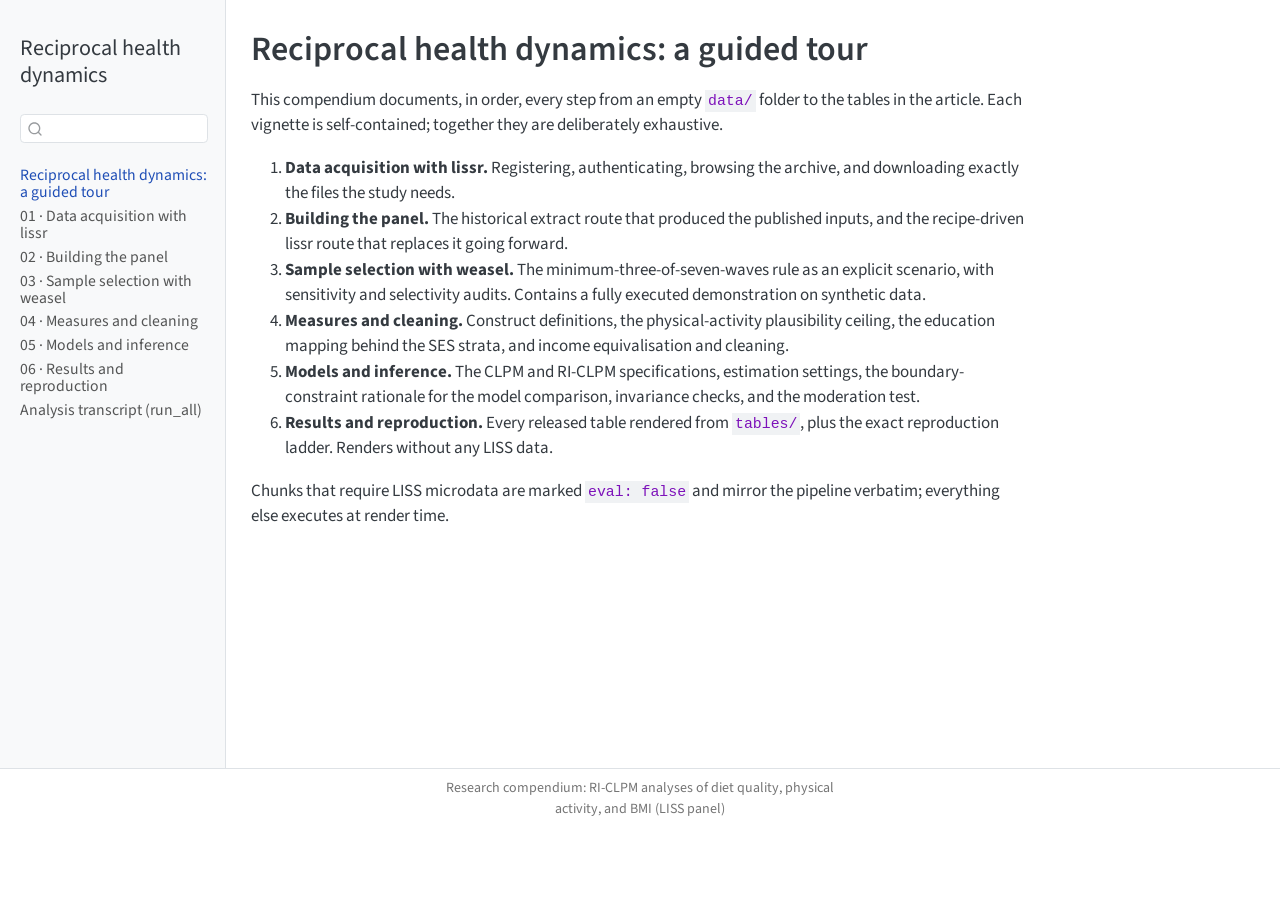
==== index.html @ ccc4ec5a "Built site for gh-pages" ====
<!DOCTYPE html>
<html xmlns="http://www.w3.org/1999/xhtml" lang="en" xml:lang="en"><head>

<meta charset="utf-8">
<meta name="generator" content="quarto-1.9.38">

<meta name="viewport" content="width=device-width, initial-scale=1.0, user-scalable=yes">


<title>Reciprocal health dynamics: a guided tour – Reciprocal health dynamics</title>
<style>
/* Default styles provided by pandoc.
** See https://pandoc.org/MANUAL.html#variables-for-html for config info.
*/
code{white-space: pre-wrap;}
span.smallcaps{font-variant: small-caps;}
div.columns{display: flex; gap: min(4vw, 1.5em);}
div.column{flex: auto; overflow-x: auto;}
div.hanging-indent{margin-left: 1.5em; text-indent: -1.5em;}
ul.task-list{list-style: none;}
ul.task-list li input[type="checkbox"] {
  width: 0.8em;
  margin: 0 0.8em 0.2em -1em; /* quarto-specific, see https://github.com/quarto-dev/quarto-cli/issues/4556 */ 
  vertical-align: middle;
}
</style>


<script src="site_libs/quarto-nav/quarto-nav.js"></script>
<script src="site_libs/quarto-nav/headroom.min.js"></script>
<script src="site_libs/clipboard/clipboard.min.js"></script>
<script src="site_libs/quarto-search/autocomplete.umd.js"></script>
<script src="site_libs/quarto-search/fuse.min.js"></script>
<script src="site_libs/quarto-search/quarto-search.js"></script>
<meta name="quarto:offset" content="./">
<script src="site_libs/quarto-html/quarto.js" type="module"></script>
<script src="site_libs/quarto-html/tabsets/tabsets.js" type="module"></script>
<script src="site_libs/quarto-html/popper.min.js"></script>
<script src="site_libs/quarto-html/tippy.umd.min.js"></script>
<script src="site_libs/quarto-html/anchor.min.js"></script>
<link href="site_libs/quarto-html/tippy.css" rel="stylesheet">
<link href="site_libs/quarto-html/quarto-syntax-highlighting-15634bcf2e68342d4ad2dfa704d543f6.css" rel="stylesheet" id="quarto-text-highlighting-styles">
<script src="site_libs/bootstrap/bootstrap.min.js"></script>
<link href="site_libs/bootstrap/bootstrap-icons.css" rel="stylesheet">
<link href="site_libs/bootstrap/bootstrap-6495a19aa3a96d24e06d370af9d69525.min.css" rel="stylesheet" append-hash="true" id="quarto-bootstrap" data-mode="light">
<script id="quarto-search-options" type="application/json">{
  "location": "sidebar",
  "copy-button": false,
  "collapse-after": 3,
  "panel-placement": "start",
  "type": "textbox",
  "limit": 50,
  "keyboard-shortcut": [
    "f",
    "/",
    "s"
  ],
  "show-item-context": false,
  "language": {
    "search-no-results-text": "No results",
    "search-matching-documents-text": "matching documents",
    "search-copy-link-title": "Copy link to search",
    "search-hide-matches-text": "Hide additional matches",
    "search-more-match-text": "more match in this document",
    "search-more-matches-text": "more matches in this document",
    "search-clear-button-title": "Clear",
    "search-text-placeholder": "",
    "search-detached-cancel-button-title": "Cancel",
    "search-submit-button-title": "Submit",
    "search-label": "Search"
  }
}</script>


</head>

<body class="nav-sidebar docked quarto-light">

<div id="quarto-search-results"></div>
  <header id="quarto-header" class="headroom fixed-top">
  <nav class="quarto-secondary-nav">
    <div class="container-fluid d-flex">
      <button type="button" class="quarto-btn-toggle btn" data-bs-toggle="collapse" role="button" data-bs-target=".quarto-sidebar-collapse-item" aria-controls="quarto-sidebar" aria-expanded="false" aria-label="Toggle sidebar navigation" onclick="if (window.quartoToggleHeadroom) { window.quartoToggleHeadroom(); }">
        <i class="bi bi-layout-text-sidebar-reverse"></i>
      </button>
        <nav class="quarto-page-breadcrumbs" aria-label="breadcrumb"><ol class="breadcrumb"><li class="breadcrumb-item"><a href="./index.html">Reciprocal health dynamics: a guided tour</a></li></ol></nav>
        <a class="flex-grow-1" role="navigation" data-bs-toggle="collapse" data-bs-target=".quarto-sidebar-collapse-item" aria-controls="quarto-sidebar" aria-expanded="false" aria-label="Toggle sidebar navigation" onclick="if (window.quartoToggleHeadroom) { window.quartoToggleHeadroom(); }">      
        </a>
      <button type="button" class="btn quarto-search-button" aria-label="Search" onclick="window.quartoOpenSearch();">
        <i class="bi bi-search"></i>
      </button>
    </div>
  </nav>
</header>
<!-- content -->
<div id="quarto-content" class="quarto-container page-columns page-rows-contents page-layout-article">
<!-- sidebar -->
  <nav id="quarto-sidebar" class="sidebar collapse collapse-horizontal quarto-sidebar-collapse-item sidebar-navigation docked overflow-auto">
    <div class="pt-lg-2 mt-2 text-left sidebar-header">
    <div class="sidebar-title mb-0 py-0">
      <a href="./">Reciprocal health dynamics</a> 
    </div>
      </div>
        <div class="mt-2 flex-shrink-0 align-items-center">
        <div class="sidebar-search">
        <div id="quarto-search" class="" title="Search"></div>
        </div>
        </div>
    <div class="sidebar-menu-container"> 
    <ul class="list-unstyled mt-1">
        <li class="sidebar-item">
  <div class="sidebar-item-container"> 
  <a href="./index.html" class="sidebar-item-text sidebar-link active">
 <span class="menu-text">Reciprocal health dynamics: a guided tour</span></a>
  </div>
</li>
        <li class="sidebar-item">
  <div class="sidebar-item-container"> 
  <a href="./01-data-acquisition-with-lissr.html" class="sidebar-item-text sidebar-link">
 <span class="menu-text">01 · Data acquisition with lissr</span></a>
  </div>
</li>
        <li class="sidebar-item">
  <div class="sidebar-item-container"> 
  <a href="./02-building-the-panel.html" class="sidebar-item-text sidebar-link">
 <span class="menu-text">02 · Building the panel</span></a>
  </div>
</li>
        <li class="sidebar-item">
  <div class="sidebar-item-container"> 
  <a href="./03-sample-selection-with-weasel.html" class="sidebar-item-text sidebar-link">
 <span class="menu-text">03 · Sample selection with weasel</span></a>
  </div>
</li>
        <li class="sidebar-item">
  <div class="sidebar-item-container"> 
  <a href="./04-measures-and-cleaning.html" class="sidebar-item-text sidebar-link">
 <span class="menu-text">04 · Measures and cleaning</span></a>
  </div>
</li>
        <li class="sidebar-item">
  <div class="sidebar-item-container"> 
  <a href="./05-models-and-inference.html" class="sidebar-item-text sidebar-link">
 <span class="menu-text">05 · Models and inference</span></a>
  </div>
</li>
        <li class="sidebar-item">
  <div class="sidebar-item-container"> 
  <a href="./06-results-and-reproduction.html" class="sidebar-item-text sidebar-link">
 <span class="menu-text">06 · Results and reproduction</span></a>
  </div>
</li>
        <li class="sidebar-item">
  <div class="sidebar-item-container"> 
  <a href="./run_all.html" class="sidebar-item-text sidebar-link">
 <span class="menu-text">Analysis transcript (run_all)</span></a>
  </div>
</li>
    </ul>
    </div>
</nav>
<div id="quarto-sidebar-glass" class="quarto-sidebar-collapse-item" data-bs-toggle="collapse" data-bs-target=".quarto-sidebar-collapse-item"></div>
<!-- margin-sidebar -->
    <div id="quarto-margin-sidebar" class="sidebar margin-sidebar zindex-bottom">
        
    </div>
<!-- main -->
<main class="content" id="quarto-document-content">

<header id="title-block-header" class="quarto-title-block default">
<div class="quarto-title">
<h1 class="title">Reciprocal health dynamics: a guided tour</h1>
</div>



<div class="quarto-title-meta">

    
  
    
  </div>
  


</header>


<p>This compendium documents, in order, every step from an empty <code>data/</code> folder to the tables in the article. Each vignette is self-contained; together they are deliberately exhaustive.</p>
<ol type="1">
<li><strong>Data acquisition with lissr.</strong> Registering, authenticating, browsing the archive, and downloading exactly the files the study needs.</li>
<li><strong>Building the panel.</strong> The historical extract route that produced the published inputs, and the recipe-driven lissr route that replaces it going forward.</li>
<li><strong>Sample selection with weasel.</strong> The minimum-three-of-seven-waves rule as an explicit scenario, with sensitivity and selectivity audits. Contains a fully executed demonstration on synthetic data.</li>
<li><strong>Measures and cleaning.</strong> Construct definitions, the physical-activity plausibility ceiling, the education mapping behind the SES strata, and income equivalisation and cleaning.</li>
<li><strong>Models and inference.</strong> The CLPM and RI-CLPM specifications, estimation settings, the boundary-constraint rationale for the model comparison, invariance checks, and the moderation test.</li>
<li><strong>Results and reproduction.</strong> Every released table rendered from <code>tables/</code>, plus the exact reproduction ladder. Renders without any LISS data.</li>
</ol>
<p>Chunks that require LISS microdata are marked <code>eval: false</code> and mirror the pipeline verbatim; everything else executes at render time.</p>



</main> <!-- /main -->
<script id="quarto-html-after-body" type="application/javascript">
  window.document.addEventListener("DOMContentLoaded", function (event) {
    const icon = "";
    const anchorJS = new window.AnchorJS();
    anchorJS.options = {
      placement: 'right',
      icon: icon
    };
    anchorJS.add('.anchored');
    const isCodeAnnotation = (el) => {
      for (const clz of el.classList) {
        if (clz.startsWith('code-annotation-')) {                     
          return true;
        }
      }
      return false;
    }
    const onCopySuccess = function(e) {
      // button target
      const button = e.trigger;
      // don't keep focus
      button.blur();
      // flash "checked"
      button.classList.add('code-copy-button-checked');
      var currentTitle = button.getAttribute("title");
      button.setAttribute("title", "Copied!");
      let tooltip;
      if (window.bootstrap) {
        button.setAttribute("data-bs-toggle", "tooltip");
        button.setAttribute("data-bs-placement", "left");
        button.setAttribute("data-bs-title", "Copied!");
        tooltip = new bootstrap.Tooltip(button, 
          { trigger: "manual", 
            customClass: "code-copy-button-tooltip",
            offset: [0, -8]});
        tooltip.show();    
      }
      setTimeout(function() {
        if (tooltip) {
          tooltip.hide();
          button.removeAttribute("data-bs-title");
          button.removeAttribute("data-bs-toggle");
          button.removeAttribute("data-bs-placement");
        }
        button.setAttribute("title", currentTitle);
        button.classList.remove('code-copy-button-checked');
      }, 1000);
      // clear code selection
      e.clearSelection();
    }
    const getTextToCopy = function(trigger) {
      const outerScaffold = trigger.parentElement.cloneNode(true);
      const codeEl = outerScaffold.querySelector('code');
      for (const childEl of codeEl.children) {
        if (isCodeAnnotation(childEl)) {
          childEl.remove();
        }
      }
      return codeEl.innerText;
    }
    const clipboard = new window.ClipboardJS('.code-copy-button:not([data-in-quarto-modal])', {
      text: getTextToCopy
    });
    clipboard.on('success', onCopySuccess);
    if (window.document.getElementById('quarto-embedded-source-code-modal')) {
      const clipboardModal = new window.ClipboardJS('.code-copy-button[data-in-quarto-modal]', {
        text: getTextToCopy,
        container: window.document.getElementById('quarto-embedded-source-code-modal')
      });
      clipboardModal.on('success', onCopySuccess);
    }
      var localhostRegex = new RegExp(/^(?:http|https):\/\/localhost\:?[0-9]*\//);
      var mailtoRegex = new RegExp(/^mailto:/);
        var filterRegex = new RegExp("https:\/\/siardv\.github\.io\/diet-activity-bmi-riclpm\/");
      var isInternal = (href) => {
          return filterRegex.test(href) || localhostRegex.test(href) || mailtoRegex.test(href);
      }
      // Inspect non-navigation links and adorn them if external
     var links = window.document.querySelectorAll('a[href]:not(.nav-link):not(.navbar-brand):not(.toc-action):not(.sidebar-link):not(.sidebar-item-toggle):not(.pagination-link):not(.no-external):not([aria-hidden]):not(.dropdown-item):not(.quarto-navigation-tool):not(.about-link)');
      for (var i=0; i<links.length; i++) {
        const link = links[i];
        if (!isInternal(link.href)) {
          // undo the damage that might have been done by quarto-nav.js in the case of
          // links that we want to consider external
          if (link.dataset.originalHref !== undefined) {
            link.href = link.dataset.originalHref;
          }
        }
      }
    function tippyHover(el, contentFn, onTriggerFn, onUntriggerFn) {
      const config = {
        allowHTML: true,
        maxWidth: 500,
        delay: 100,
        arrow: false,
        appendTo: function(el) {
            return el.parentElement;
        },
        interactive: true,
        interactiveBorder: 10,
        theme: 'quarto',
        placement: 'bottom-start',
      };
      if (contentFn) {
        config.content = contentFn;
      }
      if (onTriggerFn) {
        config.onTrigger = onTriggerFn;
      }
      if (onUntriggerFn) {
        config.onUntrigger = onUntriggerFn;
      }
      window.tippy(el, config); 
    }
    const noterefs = window.document.querySelectorAll('a[role="doc-noteref"]');
    for (var i=0; i<noterefs.length; i++) {
      const ref = noterefs[i];
      tippyHover(ref, function() {
        // use id or data attribute instead here
        let href = ref.getAttribute('data-footnote-href') || ref.getAttribute('href');
        try { href = new URL(href).hash; } catch {}
        const id = href.replace(/^#\/?/, "");
        const note = window.document.getElementById(id);
        if (note) {
          return note.innerHTML;
        } else {
          return "";
        }
      });
    }
    const xrefs = window.document.querySelectorAll('a.quarto-xref');
    const processXRef = (id, note) => {
      // Strip column container classes
      const stripColumnClz = (el) => {
        el.classList.remove("page-full", "page-columns");
        if (el.children) {
          for (const child of el.children) {
            stripColumnClz(child);
          }
        }
      }
      stripColumnClz(note)
      if (id === null || id.startsWith('sec-')) {
        // Special case sections, only their first couple elements
        const container = document.createElement("div");
        if (note.children && note.children.length > 2) {
          container.appendChild(note.children[0].cloneNode(true));
          for (let i = 1; i < note.children.length; i++) {
            const child = note.children[i];
            if (child.tagName === "P" && child.innerText === "") {
              continue;
            } else {
              container.appendChild(child.cloneNode(true));
              break;
            }
          }
          if (window.Quarto?.typesetMath) {
            window.Quarto.typesetMath(container);
          }
          return container.innerHTML
        } else {
          if (window.Quarto?.typesetMath) {
            window.Quarto.typesetMath(note);
          }
          return note.innerHTML;
        }
      } else {
        // Remove any anchor links if they are present
        const anchorLink = note.querySelector('a.anchorjs-link');
        if (anchorLink) {
          anchorLink.remove();
        }
        if (window.Quarto?.typesetMath) {
          window.Quarto.typesetMath(note);
        }
        if (note.classList.contains("callout")) {
          return note.outerHTML;
        } else {
          return note.innerHTML;
        }
      }
    }
    for (var i=0; i<xrefs.length; i++) {
      const xref = xrefs[i];
      tippyHover(xref, undefined, function(instance) {
        instance.disable();
        let url = xref.getAttribute('href');
        let hash = undefined; 
        if (url.startsWith('#')) {
          hash = url;
        } else {
          try { hash = new URL(url).hash; } catch {}
        }
        if (hash) {
          const id = hash.replace(/^#\/?/, "");
          const note = window.document.getElementById(id);
          if (note !== null) {
            try {
              const html = processXRef(id, note.cloneNode(true));
              instance.setContent(html);
            } finally {
              instance.enable();
              instance.show();
            }
          } else {
            // See if we can fetch this
            fetch(url.split('#')[0])
            .then(res => res.text())
            .then(html => {
              const parser = new DOMParser();
              const htmlDoc = parser.parseFromString(html, "text/html");
              const note = htmlDoc.getElementById(id);
              if (note !== null) {
                const html = processXRef(id, note);
                instance.setContent(html);
              } 
            }).finally(() => {
              instance.enable();
              instance.show();
            });
          }
        } else {
          // See if we can fetch a full url (with no hash to target)
          // This is a special case and we should probably do some content thinning / targeting
          fetch(url)
          .then(res => res.text())
          .then(html => {
            const parser = new DOMParser();
            const htmlDoc = parser.parseFromString(html, "text/html");
            const note = htmlDoc.querySelector('main.content');
            if (note !== null) {
              // This should only happen for chapter cross references
              // (since there is no id in the URL)
              // remove the first header
              if (note.children.length > 0 && note.children[0].tagName === "HEADER") {
                note.children[0].remove();
              }
              const html = processXRef(null, note);
              instance.setContent(html);
            } 
          }).finally(() => {
            instance.enable();
            instance.show();
          });
        }
      }, function(instance) {
      });
    }
        let selectedAnnoteEl;
        const selectorForAnnotation = ( cell, annotation) => {
          let cellAttr = 'data-code-cell="' + cell + '"';
          let lineAttr = 'data-code-annotation="' +  annotation + '"';
          const selector = 'span[' + cellAttr + '][' + lineAttr + ']';
          return selector;
        }
        const selectCodeLines = (annoteEl) => {
          const doc = window.document;
          const targetCell = annoteEl.getAttribute("data-target-cell");
          const targetAnnotation = annoteEl.getAttribute("data-target-annotation");
          const annoteSpan = window.document.querySelector(selectorForAnnotation(targetCell, targetAnnotation));
          const lines = annoteSpan.getAttribute("data-code-lines").split(",");
          const lineIds = lines.map((line) => {
            return targetCell + "-" + line;
          })
          let top = null;
          let height = null;
          let parent = null;
          if (lineIds.length > 0) {
              //compute the position of the single el (top and bottom and make a div)
              const el = window.document.getElementById(lineIds[0]);
              top = el.offsetTop;
              height = el.offsetHeight;
              parent = el.parentElement.parentElement;
            if (lineIds.length > 1) {
              const lastEl = window.document.getElementById(lineIds[lineIds.length - 1]);
              const bottom = lastEl.offsetTop + lastEl.offsetHeight;
              height = bottom - top;
            }
            if (top !== null && height !== null && parent !== null) {
              // cook up a div (if necessary) and position it 
              let div = window.document.getElementById("code-annotation-line-highlight");
              if (div === null) {
                div = window.document.createElement("div");
                div.setAttribute("id", "code-annotation-line-highlight");
                div.style.position = 'absolute';
                parent.appendChild(div);
              }
              div.style.top = top - 2 + "px";
              div.style.height = height + 4 + "px";
              div.style.left = 0;
              let gutterDiv = window.document.getElementById("code-annotation-line-highlight-gutter");
              if (gutterDiv === null) {
                gutterDiv = window.document.createElement("div");
                gutterDiv.setAttribute("id", "code-annotation-line-highlight-gutter");
                gutterDiv.style.position = 'absolute';
                const codeCell = window.document.getElementById(targetCell);
                const gutter = codeCell.querySelector('.code-annotation-gutter');
                gutter.appendChild(gutterDiv);
              }
              gutterDiv.style.top = top - 2 + "px";
              gutterDiv.style.height = height + 4 + "px";
            }
            selectedAnnoteEl = annoteEl;
          }
        };
        const unselectCodeLines = () => {
          const elementsIds = ["code-annotation-line-highlight", "code-annotation-line-highlight-gutter"];
          elementsIds.forEach((elId) => {
            const div = window.document.getElementById(elId);
            if (div) {
              div.remove();
            }
          });
          selectedAnnoteEl = undefined;
        };
          // Handle positioning of the toggle
      window.addEventListener(
        "resize",
        throttle(() => {
          elRect = undefined;
          if (selectedAnnoteEl) {
            selectCodeLines(selectedAnnoteEl);
          }
        }, 10)
      );
      function throttle(fn, ms) {
      let throttle = false;
      let timer;
        return (...args) => {
          if(!throttle) { // first call gets through
              fn.apply(this, args);
              throttle = true;
          } else { // all the others get throttled
              if(timer) clearTimeout(timer); // cancel #2
              timer = setTimeout(() => {
                fn.apply(this, args);
                timer = throttle = false;
              }, ms);
          }
        };
      }
        // Attach click handler to the DT
        const annoteDls = window.document.querySelectorAll('dt[data-target-cell]');
        for (const annoteDlNode of annoteDls) {
          annoteDlNode.addEventListener('click', (event) => {
            const clickedEl = event.target;
            if (clickedEl !== selectedAnnoteEl) {
              unselectCodeLines();
              const activeEl = window.document.querySelector('dt[data-target-cell].code-annotation-active');
              if (activeEl) {
                activeEl.classList.remove('code-annotation-active');
              }
              selectCodeLines(clickedEl);
              clickedEl.classList.add('code-annotation-active');
            } else {
              // Unselect the line
              unselectCodeLines();
              clickedEl.classList.remove('code-annotation-active');
            }
          });
        }
    const findCites = (el) => {
      const parentEl = el.parentElement;
      if (parentEl) {
        const cites = parentEl.dataset.cites;
        if (cites) {
          return {
            el,
            cites: cites.split(' ')
          };
        } else {
          return findCites(el.parentElement)
        }
      } else {
        return undefined;
      }
    };
    var bibliorefs = window.document.querySelectorAll('a[role="doc-biblioref"]');
    for (var i=0; i<bibliorefs.length; i++) {
      const ref = bibliorefs[i];
      const citeInfo = findCites(ref);
      if (citeInfo) {
        tippyHover(citeInfo.el, function() {
          var popup = window.document.createElement('div');
          citeInfo.cites.forEach(function(cite) {
            var citeDiv = window.document.createElement('div');
            citeDiv.classList.add('hanging-indent');
            citeDiv.classList.add('csl-entry');
            var biblioDiv = window.document.getElementById('ref-' + cite);
            if (biblioDiv) {
              citeDiv.innerHTML = biblioDiv.innerHTML;
            }
            popup.appendChild(citeDiv);
          });
          return popup.innerHTML;
        });
      }
    }
  });
  </script>
</div> <!-- /content -->
<footer class="footer">
  <div class="nav-footer">
    <div class="nav-footer-left">
      &nbsp;
    </div>   
    <div class="nav-footer-center">
<p>Research compendium: RI-CLPM analyses of diet quality, physical activity, and BMI (LISS panel)</p>
</div>
    <div class="nav-footer-right">
      &nbsp;
    </div>
  </div>
</footer>




</body></html>
---- site_libs/quarto-html/tippy.css ----
.tippy-box[data-animation=fade][data-state=hidden]{opacity:0}[data-tippy-root]{max-width:calc(100vw - 10px)}.tippy-box{position:relative;background-color:#333;color:#fff;border-radius:4px;font-size:14px;line-height:1.4;white-space:normal;outline:0;transition-property:transform,visibility,opacity}.tippy-box[data-placement^=top]>.tippy-arrow{bottom:0}.tippy-box[data-placement^=top]>.tippy-arrow:before{bottom:-7px;left:0;border-width:8px 8px 0;border-top-color:initial;transform-origin:center top}.tippy-box[data-placement^=bottom]>.tippy-arrow{top:0}.tippy-box[data-placement^=bottom]>.tippy-arrow:before{top:-7px;left:0;border-width:0 8px 8px;border-bottom-color:initial;transform-origin:center bottom}.tippy-box[data-placement^=left]>.tippy-arrow{right:0}.tippy-box[data-placement^=left]>.tippy-arrow:before{border-width:8px 0 8px 8px;border-left-color:initial;right:-7px;transform-origin:center left}.tippy-box[data-placement^=right]>.tippy-arrow{left:0}.tippy-box[data-placement^=right]>.tippy-arrow:before{left:-7px;border-width:8px 8px 8px 0;border-right-color:initial;transform-origin:center right}.tippy-box[data-inertia][data-state=visible]{transition-timing-function:cubic-bezier(.54,1.5,.38,1.11)}.tippy-arrow{width:16px;height:16px;color:#333}.tippy-arrow:before{content:"";position:absolute;border-color:transparent;border-style:solid}.tippy-content{position:relative;padding:5px 9px;z-index:1}
---- site_libs/quarto-html/quarto-syntax-highlighting-15634bcf2e68342d4ad2dfa704d543f6.css ----
/* quarto syntax highlight colors */
:root {
  --quarto-hl-ot-color: #003B4F;
  --quarto-hl-at-color: #657422;
  --quarto-hl-ss-color: #20794D;
  --quarto-hl-an-color: #5E5E5E;
  --quarto-hl-fu-color: #4758AB;
  --quarto-hl-st-color: #20794D;
  --quarto-hl-cf-color: #003B4F;
  --quarto-hl-op-color: #5E5E5E;
  --quarto-hl-er-color: #AD0000;
  --quarto-hl-bn-color: #AD0000;
  --quarto-hl-al-color: #AD0000;
  --quarto-hl-va-color: #111111;
  --quarto-hl-bu-color: inherit;
  --quarto-hl-ex-color: inherit;
  --quarto-hl-pp-color: #AD0000;
  --quarto-hl-in-color: #5E5E5E;
  --quarto-hl-vs-color: #20794D;
  --quarto-hl-wa-color: #5E5E5E;
  --quarto-hl-do-color: #5E5E5E;
  --quarto-hl-im-color: #00769E;
  --quarto-hl-ch-color: #20794D;
  --quarto-hl-dt-color: #AD0000;
  --quarto-hl-fl-color: #AD0000;
  --quarto-hl-co-color: #5E5E5E;
  --quarto-hl-cv-color: #5E5E5E;
  --quarto-hl-cn-color: #8f5902;
  --quarto-hl-sc-color: #5E5E5E;
  --quarto-hl-dv-color: #AD0000;
  --quarto-hl-kw-color: #003B4F;
}

/* other quarto variables */
:root {
  --quarto-font-monospace: SFMono-Regular, Menlo, Monaco, Consolas, "Liberation Mono", "Courier New", monospace;
}

/* syntax highlight based on Pandoc's rules */
pre > code.sourceCode > span {
  color: #003B4F;
}

code.sourceCode > span {
  color: #003B4F;
}

div.sourceCode,
div.sourceCode pre.sourceCode {
  color: #003B4F;
}

/* Normal */
code span {
  color: #003B4F;
}

/* Alert */
code span.al {
  color: #AD0000;
  font-style: inherit;
}

/* Annotation */
code span.an {
  color: #5E5E5E;
  font-style: inherit;
}

/* Attribute */
code span.at {
  color: #657422;
  font-style: inherit;
}

/* BaseN */
code span.bn {
  color: #AD0000;
  font-style: inherit;
}

/* BuiltIn */
code span.bu {
  font-style: inherit;
}

/* ControlFlow */
code span.cf {
  color: #003B4F;
  font-weight: bold;
  font-style: inherit;
}

/* Char */
code span.ch {
  color: #20794D;
  font-style: inherit;
}

/* Constant */
code span.cn {
  color: #8f5902;
  font-style: inherit;
}

/* Comment */
code span.co {
  color: #5E5E5E;
  font-style: inherit;
}

/* CommentVar */
code span.cv {
  color: #5E5E5E;
  font-style: italic;
}

/* Documentation */
code span.do {
  color: #5E5E5E;
  font-style: italic;
}

/* DataType */
code span.dt {
  color: #AD0000;
  font-style: inherit;
}

/* DecVal */
code span.dv {
  color: #AD0000;
  font-style: inherit;
}

/* Error */
code span.er {
  color: #AD0000;
  font-style: inherit;
}

/* Extension */
code span.ex {
  font-style: inherit;
}

/* Float */
code span.fl {
  color: #AD0000;
  font-style: inherit;
}

/* Function */
code span.fu {
  color: #4758AB;
  font-style: inherit;
}

/* Import */
code span.im {
  color: #00769E;
  font-style: inherit;
}

/* Information */
code span.in {
  color: #5E5E5E;
  font-style: inherit;
}

/* Keyword */
code span.kw {
  color: #003B4F;
  font-weight: bold;
  font-style: inherit;
}

/* Operator */
code span.op {
  color: #5E5E5E;
  font-style: inherit;
}

/* Other */
code span.ot {
  color: #003B4F;
  font-style: inherit;
}

/* Preprocessor */
code span.pp {
  color: #AD0000;
  font-style: inherit;
}

/* SpecialChar */
code span.sc {
  color: #5E5E5E;
  font-style: inherit;
}

/* SpecialString */
code span.ss {
  color: #20794D;
  font-style: inherit;
}

/* String */
code span.st {
  color: #20794D;
  font-style: inherit;
}

/* Variable */
code span.va {
  color: #111111;
  font-style: inherit;
}

/* VerbatimString */
code span.vs {
  color: #20794D;
  font-style: inherit;
}

/* Warning */
code span.wa {
  color: #5E5E5E;
  font-style: italic;
}

.prevent-inlining {
  content: "</";
}

/*# sourceMappingURL=f23921c56f73e400b49028c9186a1aa0.css.map */
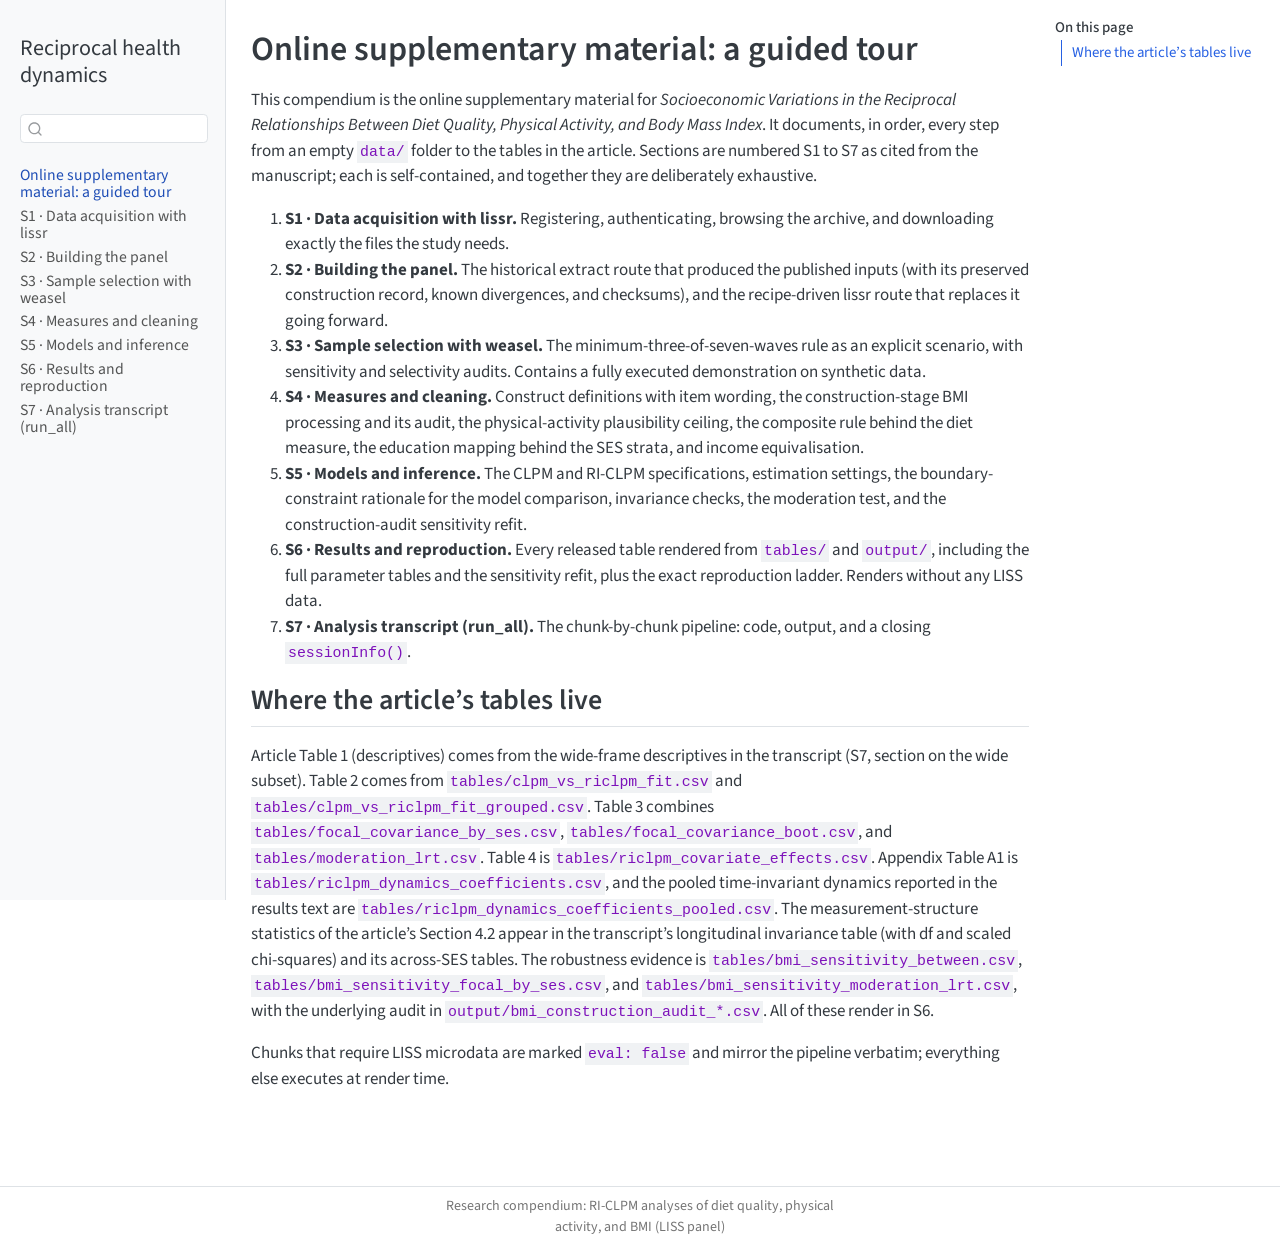
==== commit 9827e1ac: "Rebuild site 2026-07-11" ====
--- a/index.html
+++ b/index.html
@@ -7,7 +7,7 @@
 <meta name="viewport" content="width=device-width, initial-scale=1.0, user-scalable=yes">
 
 
-<title>Reciprocal health dynamics: a guided tour – Reciprocal health dynamics</title>
+<title>Online supplementary material: a guided tour – Reciprocal health dynamics</title>
 <style>
 /* Default styles provided by pandoc.
 ** See https://pandoc.org/MANUAL.html#variables-for-html for config info.
@@ -83,7 +83,7 @@
       <button type="button" class="quarto-btn-toggle btn" data-bs-toggle="collapse" role="button" data-bs-target=".quarto-sidebar-collapse-item" aria-controls="quarto-sidebar" aria-expanded="false" aria-label="Toggle sidebar navigation" onclick="if (window.quartoToggleHeadroom) { window.quartoToggleHeadroom(); }">
         <i class="bi bi-layout-text-sidebar-reverse"></i>
       </button>
-        <nav class="quarto-page-breadcrumbs" aria-label="breadcrumb"><ol class="breadcrumb"><li class="breadcrumb-item"><a href="./index.html">Reciprocal health dynamics: a guided tour</a></li></ol></nav>
+        <nav class="quarto-page-breadcrumbs" aria-label="breadcrumb"><ol class="breadcrumb"><li class="breadcrumb-item"><a href="./index.html">Online supplementary material: a guided tour</a></li></ol></nav>
         <a class="flex-grow-1" role="navigation" data-bs-toggle="collapse" data-bs-target=".quarto-sidebar-collapse-item" aria-controls="quarto-sidebar" aria-expanded="false" aria-label="Toggle sidebar navigation" onclick="if (window.quartoToggleHeadroom) { window.quartoToggleHeadroom(); }">      
         </a>
       <button type="button" class="btn quarto-search-button" aria-label="Search" onclick="window.quartoOpenSearch();">
@@ -111,49 +111,49 @@
         <li class="sidebar-item">
   <div class="sidebar-item-container"> 
   <a href="./index.html" class="sidebar-item-text sidebar-link active">
- <span class="menu-text">Reciprocal health dynamics: a guided tour</span></a>
+ <span class="menu-text">Online supplementary material: a guided tour</span></a>
   </div>
 </li>
         <li class="sidebar-item">
   <div class="sidebar-item-container"> 
   <a href="./01-data-acquisition-with-lissr.html" class="sidebar-item-text sidebar-link">
- <span class="menu-text">01 · Data acquisition with lissr</span></a>
+ <span class="menu-text">S1 · Data acquisition with lissr</span></a>
   </div>
 </li>
         <li class="sidebar-item">
   <div class="sidebar-item-container"> 
   <a href="./02-building-the-panel.html" class="sidebar-item-text sidebar-link">
- <span class="menu-text">02 · Building the panel</span></a>
+ <span class="menu-text">S2 · Building the panel</span></a>
   </div>
 </li>
         <li class="sidebar-item">
   <div class="sidebar-item-container"> 
   <a href="./03-sample-selection-with-weasel.html" class="sidebar-item-text sidebar-link">
- <span class="menu-text">03 · Sample selection with weasel</span></a>
+ <span class="menu-text">S3 · Sample selection with weasel</span></a>
   </div>
 </li>
         <li class="sidebar-item">
   <div class="sidebar-item-container"> 
   <a href="./04-measures-and-cleaning.html" class="sidebar-item-text sidebar-link">
- <span class="menu-text">04 · Measures and cleaning</span></a>
+ <span class="menu-text">S4 · Measures and cleaning</span></a>
   </div>
 </li>
         <li class="sidebar-item">
   <div class="sidebar-item-container"> 
   <a href="./05-models-and-inference.html" class="sidebar-item-text sidebar-link">
- <span class="menu-text">05 · Models and inference</span></a>
+ <span class="menu-text">S5 · Models and inference</span></a>
   </div>
 </li>
         <li class="sidebar-item">
   <div class="sidebar-item-container"> 
   <a href="./06-results-and-reproduction.html" class="sidebar-item-text sidebar-link">
- <span class="menu-text">06 · Results and reproduction</span></a>
+ <span class="menu-text">S6 · Results and reproduction</span></a>
   </div>
 </li>
         <li class="sidebar-item">
   <div class="sidebar-item-container"> 
   <a href="./run_all.html" class="sidebar-item-text sidebar-link">
- <span class="menu-text">Analysis transcript (run_all)</span></a>
+ <span class="menu-text">S7 · Analysis transcript (run_all)</span></a>
   </div>
 </li>
     </ul>
@@ -161,15 +161,21 @@
 </nav>
 <div id="quarto-sidebar-glass" class="quarto-sidebar-collapse-item" data-bs-toggle="collapse" data-bs-target=".quarto-sidebar-collapse-item"></div>
 <!-- margin-sidebar -->
-    <div id="quarto-margin-sidebar" class="sidebar margin-sidebar zindex-bottom">
-        
+    <div id="quarto-margin-sidebar" class="sidebar margin-sidebar">
+        <nav id="TOC" role="doc-toc" class="toc-active">
+    <h2 id="toc-title">On this page</h2>
+   
+  <ul>
+  <li><a href="#where-the-articles-tables-live" id="toc-where-the-articles-tables-live" class="nav-link active" data-scroll-target="#where-the-articles-tables-live">Where the article’s tables live</a></li>
+  </ul>
+</nav>
     </div>
 <!-- main -->
 <main class="content" id="quarto-document-content">
 
 <header id="title-block-header" class="quarto-title-block default">
 <div class="quarto-title">
-<h1 class="title">Reciprocal health dynamics: a guided tour</h1>
+<h1 class="title">Online supplementary material: a guided tour</h1>
 </div>
 
 
@@ -186,18 +192,23 @@
 </header>
 
 
-<p>This compendium documents, in order, every step from an empty <code>data/</code> folder to the tables in the article. Each vignette is self-contained; together they are deliberately exhaustive.</p>
+<p>This compendium is the online supplementary material for <em>Socioeconomic Variations in the Reciprocal Relationships Between Diet Quality, Physical Activity, and Body Mass Index</em>. It documents, in order, every step from an empty <code>data/</code> folder to the tables in the article. Sections are numbered S1 to S7 as cited from the manuscript; each is self-contained, and together they are deliberately exhaustive.</p>
 <ol type="1">
-<li><strong>Data acquisition with lissr.</strong> Registering, authenticating, browsing the archive, and downloading exactly the files the study needs.</li>
-<li><strong>Building the panel.</strong> The historical extract route that produced the published inputs, and the recipe-driven lissr route that replaces it going forward.</li>
-<li><strong>Sample selection with weasel.</strong> The minimum-three-of-seven-waves rule as an explicit scenario, with sensitivity and selectivity audits. Contains a fully executed demonstration on synthetic data.</li>
-<li><strong>Measures and cleaning.</strong> Construct definitions, the physical-activity plausibility ceiling, the education mapping behind the SES strata, and income equivalisation and cleaning.</li>
-<li><strong>Models and inference.</strong> The CLPM and RI-CLPM specifications, estimation settings, the boundary-constraint rationale for the model comparison, invariance checks, and the moderation test.</li>
-<li><strong>Results and reproduction.</strong> Every released table rendered from <code>tables/</code>, plus the exact reproduction ladder. Renders without any LISS data.</li>
+<li><strong>S1 · Data acquisition with lissr.</strong> Registering, authenticating, browsing the archive, and downloading exactly the files the study needs.</li>
+<li><strong>S2 · Building the panel.</strong> The historical extract route that produced the published inputs (with its preserved construction record, known divergences, and checksums), and the recipe-driven lissr route that replaces it going forward.</li>
+<li><strong>S3 · Sample selection with weasel.</strong> The minimum-three-of-seven-waves rule as an explicit scenario, with sensitivity and selectivity audits. Contains a fully executed demonstration on synthetic data.</li>
+<li><strong>S4 · Measures and cleaning.</strong> Construct definitions with item wording, the construction-stage BMI processing and its audit, the physical-activity plausibility ceiling, the composite rule behind the diet measure, the education mapping behind the SES strata, and income equivalisation.</li>
+<li><strong>S5 · Models and inference.</strong> The CLPM and RI-CLPM specifications, estimation settings, the boundary-constraint rationale for the model comparison, invariance checks, the moderation test, and the construction-audit sensitivity refit.</li>
+<li><strong>S6 · Results and reproduction.</strong> Every released table rendered from <code>tables/</code> and <code>output/</code>, including the full parameter tables and the sensitivity refit, plus the exact reproduction ladder. Renders without any LISS data.</li>
+<li><strong>S7 · Analysis transcript (run_all).</strong> The chunk-by-chunk pipeline: code, output, and a closing <code>sessionInfo()</code>.</li>
 </ol>
+<section id="where-the-articles-tables-live" class="level2">
+<h2 class="anchored" data-anchor-id="where-the-articles-tables-live">Where the article’s tables live</h2>
+<p>Article Table 1 (descriptives) comes from the wide-frame descriptives in the transcript (S7, section on the wide subset). Table 2 comes from <code>tables/clpm_vs_riclpm_fit.csv</code> and <code>tables/clpm_vs_riclpm_fit_grouped.csv</code>. Table 3 combines <code>tables/focal_covariance_by_ses.csv</code>, <code>tables/focal_covariance_boot.csv</code>, and <code>tables/moderation_lrt.csv</code>. Table 4 is <code>tables/riclpm_covariate_effects.csv</code>. Appendix Table A1 is <code>tables/riclpm_dynamics_coefficients.csv</code>, and the pooled time-invariant dynamics reported in the results text are <code>tables/riclpm_dynamics_coefficients_pooled.csv</code>. The measurement-structure statistics of the article’s Section 4.2 appear in the transcript’s longitudinal invariance table (with df and scaled chi-squares) and its across-SES tables. The robustness evidence is <code>tables/bmi_sensitivity_between.csv</code>, <code>tables/bmi_sensitivity_focal_by_ses.csv</code>, and <code>tables/bmi_sensitivity_moderation_lrt.csv</code>, with the underlying audit in <code>output/bmi_construction_audit_*.csv</code>. All of these render in S6.</p>
 <p>Chunks that require LISS microdata are marked <code>eval: false</code> and mirror the pipeline verbatim; everything else executes at render time.</p>
 
 
+</section>
 
 </main> <!-- /main -->
 <script id="quarto-html-after-body" type="application/javascript">
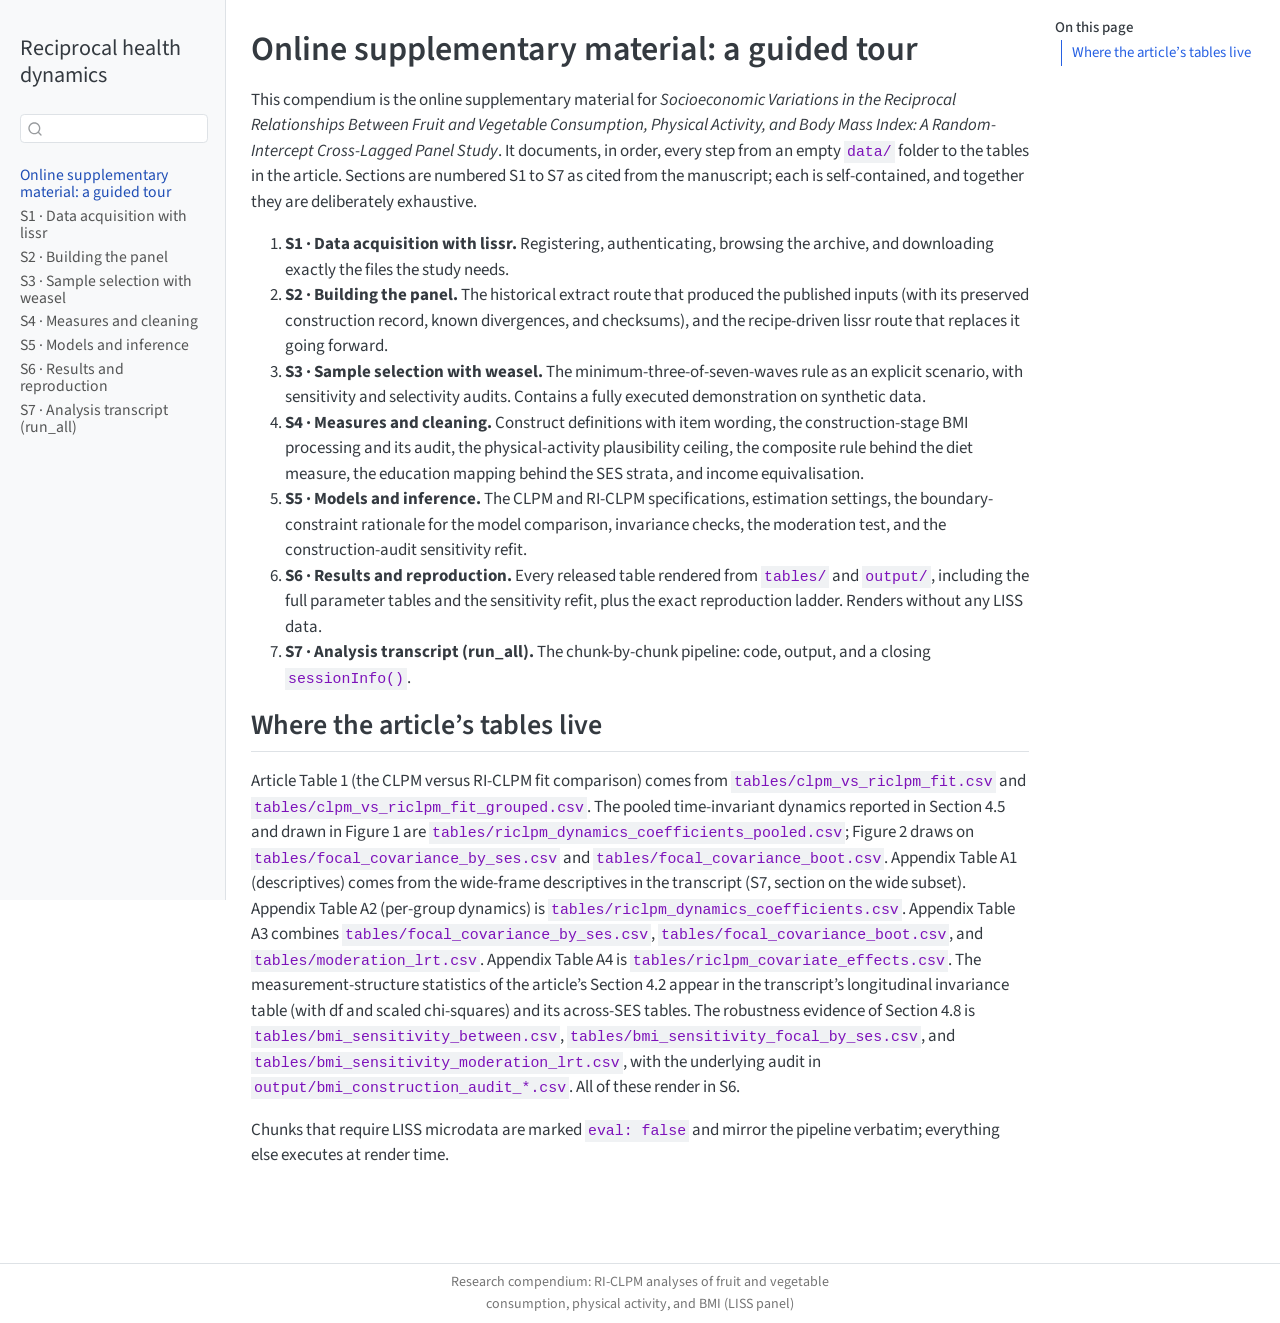
==== commit 0cdf224b: "Rebuild site 2026-08-17" ====
--- a/index.html
+++ b/index.html
@@ -2,7 +2,7 @@
 <html xmlns="http://www.w3.org/1999/xhtml" lang="en" xml:lang="en"><head>
 
 <meta charset="utf-8">
-<meta name="generator" content="quarto-1.9.38">
+<meta name="generator" content="quarto-1.10.18">
 
 <meta name="viewport" content="width=device-width, initial-scale=1.0, user-scalable=yes">
 
@@ -12,10 +12,13 @@
 /* Default styles provided by pandoc.
 ** See https://pandoc.org/MANUAL.html#variables-for-html for config info.
 */
-code{white-space: pre-wrap;}
 span.smallcaps{font-variant: small-caps;}
-div.columns{display: flex; gap: min(4vw, 1.5em);}
-div.column{flex: auto; overflow-x: auto;}
+div.columns{display: flex; gap: 1.5em;}
+div.column{flex: auto;}
+@media screen {
+div.columns{gap: min(4vw, 1.5em);}
+div.column{overflow-x: auto;}
+}
 div.hanging-indent{margin-left: 1.5em; text-indent: -1.5em;}
 ul.task-list{list-style: none;}
 ul.task-list li input[type="checkbox"] {
@@ -39,10 +42,10 @@
 <script src="site_libs/quarto-html/tippy.umd.min.js"></script>
 <script src="site_libs/quarto-html/anchor.min.js"></script>
 <link href="site_libs/quarto-html/tippy.css" rel="stylesheet">
-<link href="site_libs/quarto-html/quarto-syntax-highlighting-15634bcf2e68342d4ad2dfa704d543f6.css" rel="stylesheet" id="quarto-text-highlighting-styles">
+<link href="site_libs/quarto-html/quarto-syntax-highlighting-64a204ab8560d761af7679ceaba22944.css" rel="stylesheet" id="quarto-text-highlighting-styles">
 <script src="site_libs/bootstrap/bootstrap.min.js"></script>
 <link href="site_libs/bootstrap/bootstrap-icons.css" rel="stylesheet">
-<link href="site_libs/bootstrap/bootstrap-6495a19aa3a96d24e06d370af9d69525.min.css" rel="stylesheet" append-hash="true" id="quarto-bootstrap" data-mode="light">
+<link href="site_libs/bootstrap/bootstrap-688947ef8e17ec34846c736dad635336.min.css" rel="stylesheet" append-hash="true" id="quarto-bootstrap" data-mode="light">
 <script id="quarto-search-options" type="application/json">{
   "location": "sidebar",
   "copy-button": false,
@@ -192,7 +195,7 @@
 </header>
 
 
-<p>This compendium is the online supplementary material for <em>Socioeconomic Variations in the Reciprocal Relationships Between Diet Quality, Physical Activity, and Body Mass Index</em>. It documents, in order, every step from an empty <code>data/</code> folder to the tables in the article. Sections are numbered S1 to S7 as cited from the manuscript; each is self-contained, and together they are deliberately exhaustive.</p>
+<p>This compendium is the online supplementary material for <em>Socioeconomic Variations in the Reciprocal Relationships Between Fruit and Vegetable Consumption, Physical Activity, and Body Mass Index: A Random-Intercept Cross-Lagged Panel Study</em>. It documents, in order, every step from an empty <code>data/</code> folder to the tables in the article. Sections are numbered S1 to S7 as cited from the manuscript; each is self-contained, and together they are deliberately exhaustive.</p>
 <ol type="1">
 <li><strong>S1 · Data acquisition with lissr.</strong> Registering, authenticating, browsing the archive, and downloading exactly the files the study needs.</li>
 <li><strong>S2 · Building the panel.</strong> The historical extract route that produced the published inputs (with its preserved construction record, known divergences, and checksums), and the recipe-driven lissr route that replaces it going forward.</li>
@@ -204,7 +207,7 @@
 </ol>
 <section id="where-the-articles-tables-live" class="level2">
 <h2 class="anchored" data-anchor-id="where-the-articles-tables-live">Where the article’s tables live</h2>
-<p>Article Table 1 (descriptives) comes from the wide-frame descriptives in the transcript (S7, section on the wide subset). Table 2 comes from <code>tables/clpm_vs_riclpm_fit.csv</code> and <code>tables/clpm_vs_riclpm_fit_grouped.csv</code>. Table 3 combines <code>tables/focal_covariance_by_ses.csv</code>, <code>tables/focal_covariance_boot.csv</code>, and <code>tables/moderation_lrt.csv</code>. Table 4 is <code>tables/riclpm_covariate_effects.csv</code>. Appendix Table A1 is <code>tables/riclpm_dynamics_coefficients.csv</code>, and the pooled time-invariant dynamics reported in the results text are <code>tables/riclpm_dynamics_coefficients_pooled.csv</code>. The measurement-structure statistics of the article’s Section 4.2 appear in the transcript’s longitudinal invariance table (with df and scaled chi-squares) and its across-SES tables. The robustness evidence is <code>tables/bmi_sensitivity_between.csv</code>, <code>tables/bmi_sensitivity_focal_by_ses.csv</code>, and <code>tables/bmi_sensitivity_moderation_lrt.csv</code>, with the underlying audit in <code>output/bmi_construction_audit_*.csv</code>. All of these render in S6.</p>
+<p>Article Table 1 (the CLPM versus RI-CLPM fit comparison) comes from <code>tables/clpm_vs_riclpm_fit.csv</code> and <code>tables/clpm_vs_riclpm_fit_grouped.csv</code>. The pooled time-invariant dynamics reported in Section 4.5 and drawn in Figure 1 are <code>tables/riclpm_dynamics_coefficients_pooled.csv</code>; Figure 2 draws on <code>tables/focal_covariance_by_ses.csv</code> and <code>tables/focal_covariance_boot.csv</code>. Appendix Table A1 (descriptives) comes from the wide-frame descriptives in the transcript (S7, section on the wide subset). Appendix Table A2 (per-group dynamics) is <code>tables/riclpm_dynamics_coefficients.csv</code>. Appendix Table A3 combines <code>tables/focal_covariance_by_ses.csv</code>, <code>tables/focal_covariance_boot.csv</code>, and <code>tables/moderation_lrt.csv</code>. Appendix Table A4 is <code>tables/riclpm_covariate_effects.csv</code>. The measurement-structure statistics of the article’s Section 4.2 appear in the transcript’s longitudinal invariance table (with df and scaled chi-squares) and its across-SES tables. The robustness evidence of Section 4.8 is <code>tables/bmi_sensitivity_between.csv</code>, <code>tables/bmi_sensitivity_focal_by_ses.csv</code>, and <code>tables/bmi_sensitivity_moderation_lrt.csv</code>, with the underlying audit in <code>output/bmi_construction_audit_*.csv</code>. All of these render in S6.</p>
 <p>Chunks that require LISS microdata are marked <code>eval: false</code> and mirror the pipeline verbatim; everything else executes at render time.</p>
 
 
@@ -618,7 +621,7 @@
       &nbsp;
     </div>   
     <div class="nav-footer-center">
-<p>Research compendium: RI-CLPM analyses of diet quality, physical activity, and BMI (LISS panel)</p>
+<p>Research compendium: RI-CLPM analyses of fruit and vegetable consumption, physical activity, and BMI (LISS panel)</p>
 </div>
     <div class="nav-footer-right">
       &nbsp;
--- a/site_libs/quarto-html/quarto-syntax-highlighting-64a204ab8560d761af7679ceaba22944.css
+++ b/site_libs/quarto-html/quarto-syntax-highlighting-64a204ab8560d761af7679ceaba22944.css
@@ -0,0 +1,236 @@
+/* quarto syntax highlight colors */
+:root {
+  --quarto-hl-ot-color: #003B4F;
+  --quarto-hl-at-color: #657422;
+  --quarto-hl-ss-color: #20794D;
+  --quarto-hl-an-color: #5E5E5E;
+  --quarto-hl-fu-color: #4758AB;
+  --quarto-hl-st-color: #20794D;
+  --quarto-hl-cf-color: #003B4F;
+  --quarto-hl-op-color: #5E5E5E;
+  --quarto-hl-er-color: #AD0000;
+  --quarto-hl-bn-color: #AD0000;
+  --quarto-hl-al-color: #AD0000;
+  --quarto-hl-va-color: #111111;
+  --quarto-hl-bu-color: inherit;
+  --quarto-hl-ex-color: inherit;
+  --quarto-hl-pp-color: #AD0000;
+  --quarto-hl-in-color: #5E5E5E;
+  --quarto-hl-vs-color: #20794D;
+  --quarto-hl-wa-color: #5E5E5E;
+  --quarto-hl-do-color: #5E5E5E;
+  --quarto-hl-im-color: #00769E;
+  --quarto-hl-ch-color: #20794D;
+  --quarto-hl-dt-color: #AD0000;
+  --quarto-hl-fl-color: #AD0000;
+  --quarto-hl-co-color: #5E5E5E;
+  --quarto-hl-cv-color: #5E5E5E;
+  --quarto-hl-cn-color: #8f5902;
+  --quarto-hl-sc-color: #5E5E5E;
+  --quarto-hl-dv-color: #AD0000;
+  --quarto-hl-kw-color: #003B4F;
+}
+
+/* other quarto variables */
+:root {
+  --quarto-font-monospace: SFMono-Regular, Menlo, Monaco, Consolas, "Liberation Mono", "Courier New", monospace;
+}
+
+/* syntax highlight based on Pandoc's rules */
+pre > code.sourceCode > span {
+  color: #003B4F;
+}
+
+code.sourceCode > span {
+  color: #003B4F;
+}
+
+div.sourceCode,
+div.sourceCode pre.sourceCode {
+  color: #003B4F;
+}
+
+/* Normal */
+code span {
+  color: #003B4F;
+}
+
+/* Alert */
+code span.al {
+  color: #AD0000;
+  font-style: inherit;
+}
+
+/* Annotation */
+code span.an {
+  color: #5E5E5E;
+  font-style: inherit;
+}
+
+/* Attribute */
+code span.at {
+  color: #657422;
+  font-style: inherit;
+}
+
+/* BaseN */
+code span.bn {
+  color: #AD0000;
+  font-style: inherit;
+}
+
+/* BuiltIn */
+code span.bu {
+  font-style: inherit;
+}
+
+/* ControlFlow */
+code span.cf {
+  color: #003B4F;
+  font-weight: bold;
+  font-style: inherit;
+}
+
+/* Char */
+code span.ch {
+  color: #20794D;
+  font-style: inherit;
+}
+
+/* Constant */
+code span.cn {
+  color: #8f5902;
+  font-style: inherit;
+}
+
+/* Comment */
+code span.co {
+  color: #5E5E5E;
+  font-style: inherit;
+}
+
+/* CommentVar */
+code span.cv {
+  color: #5E5E5E;
+  font-style: italic;
+}
+
+/* Documentation */
+code span.do {
+  color: #5E5E5E;
+  font-style: italic;
+}
+
+/* DataType */
+code span.dt {
+  color: #AD0000;
+  font-style: inherit;
+}
+
+/* DecVal */
+code span.dv {
+  color: #AD0000;
+  font-style: inherit;
+}
+
+/* Error */
+code span.er {
+  color: #AD0000;
+  font-style: inherit;
+}
+
+/* Extension */
+code span.ex {
+  font-style: inherit;
+}
+
+/* Float */
+code span.fl {
+  color: #AD0000;
+  font-style: inherit;
+}
+
+/* Function */
+code span.fu {
+  color: #4758AB;
+  font-style: inherit;
+}
+
+/* Import */
+code span.im {
+  color: #00769E;
+  font-style: inherit;
+}
+
+/* Information */
+code span.in {
+  color: #5E5E5E;
+  font-style: inherit;
+}
+
+/* Keyword */
+code span.kw {
+  color: #003B4F;
+  font-weight: bold;
+  font-style: inherit;
+}
+
+/* Operator */
+code span.op {
+  color: #5E5E5E;
+  font-style: inherit;
+}
+
+/* Other */
+code span.ot {
+  color: #003B4F;
+  font-style: inherit;
+}
+
+/* Preprocessor */
+code span.pp {
+  color: #AD0000;
+  font-style: inherit;
+}
+
+/* SpecialChar */
+code span.sc {
+  color: #5E5E5E;
+  font-style: inherit;
+}
+
+/* SpecialString */
+code span.ss {
+  color: #20794D;
+  font-style: inherit;
+}
+
+/* String */
+code span.st {
+  color: #20794D;
+  font-style: inherit;
+}
+
+/* Variable */
+code span.va {
+  color: #111111;
+  font-style: inherit;
+}
+
+/* VerbatimString */
+code span.vs {
+  color: #20794D;
+  font-style: inherit;
+}
+
+/* Warning */
+code span.wa {
+  color: #5E5E5E;
+  font-style: italic;
+}
+
+.prevent-inlining {
+  content: "</";
+}
+
+/*# sourceMappingURL=9d8d5bb603a83b8298b89080a598c93b.css.map */
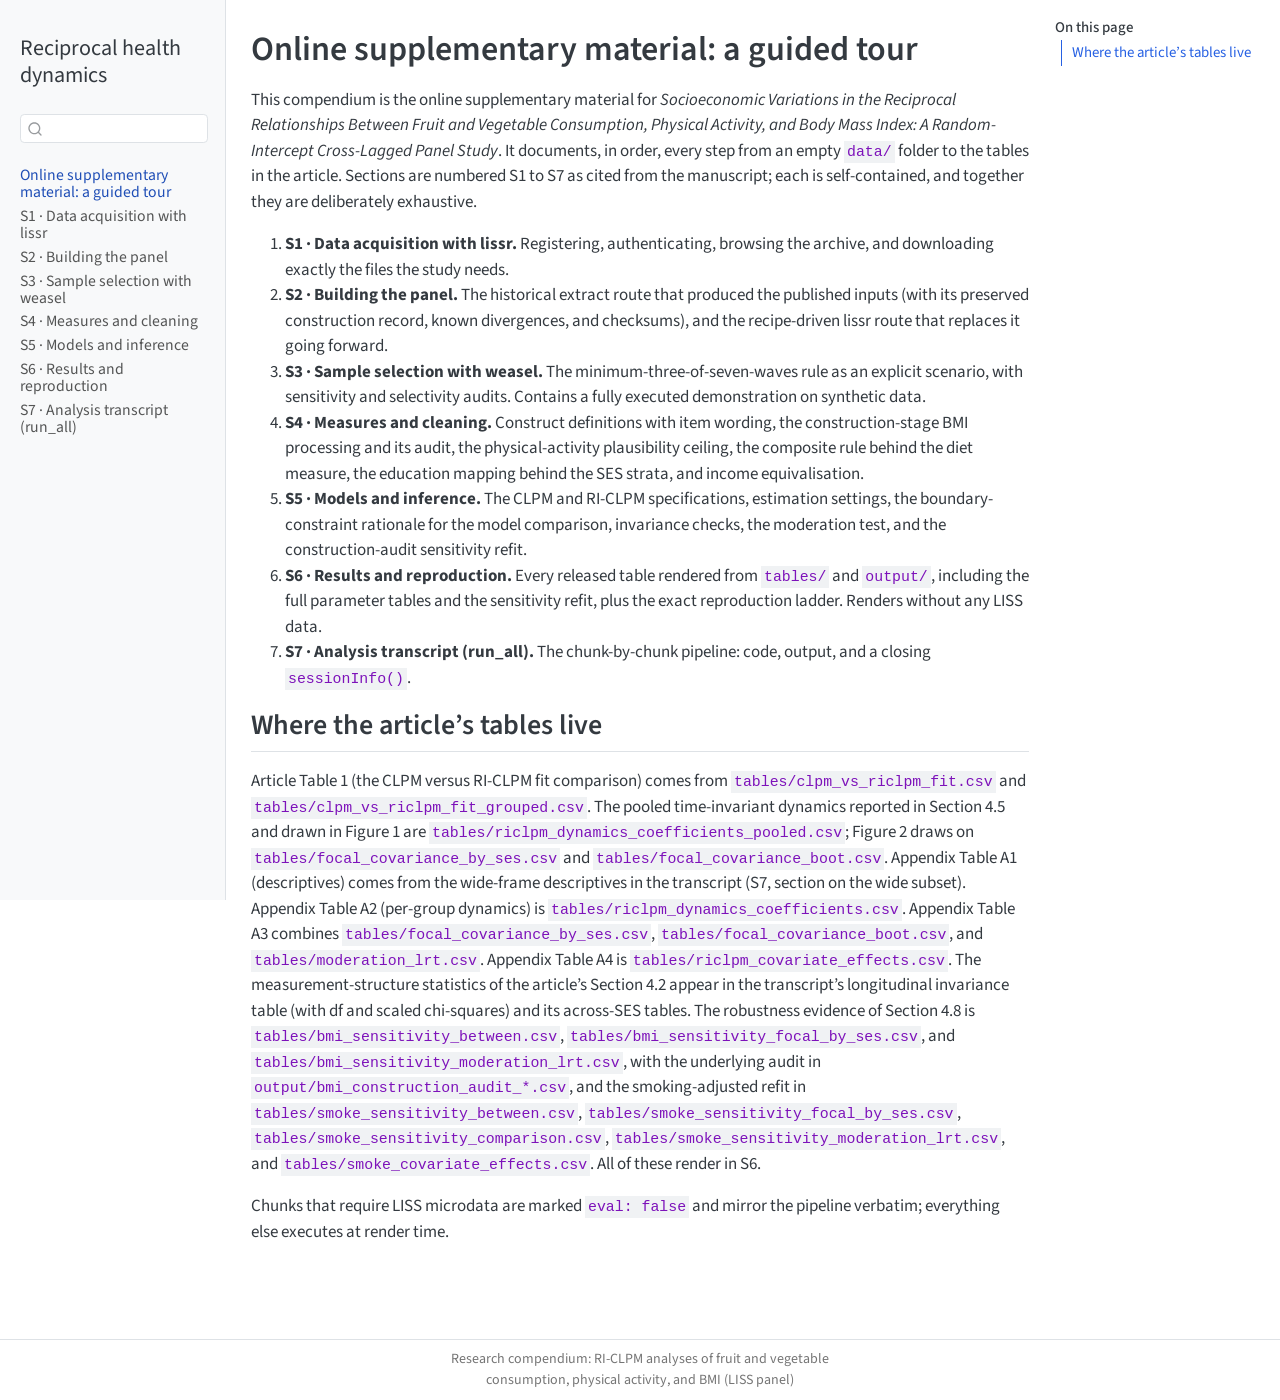
==== commit 88348cc8: "Rebuild site 2026-08-17" ====
--- a/index.html
+++ b/index.html
@@ -207,7 +207,7 @@
 </ol>
 <section id="where-the-articles-tables-live" class="level2">
 <h2 class="anchored" data-anchor-id="where-the-articles-tables-live">Where the article’s tables live</h2>
-<p>Article Table 1 (the CLPM versus RI-CLPM fit comparison) comes from <code>tables/clpm_vs_riclpm_fit.csv</code> and <code>tables/clpm_vs_riclpm_fit_grouped.csv</code>. The pooled time-invariant dynamics reported in Section 4.5 and drawn in Figure 1 are <code>tables/riclpm_dynamics_coefficients_pooled.csv</code>; Figure 2 draws on <code>tables/focal_covariance_by_ses.csv</code> and <code>tables/focal_covariance_boot.csv</code>. Appendix Table A1 (descriptives) comes from the wide-frame descriptives in the transcript (S7, section on the wide subset). Appendix Table A2 (per-group dynamics) is <code>tables/riclpm_dynamics_coefficients.csv</code>. Appendix Table A3 combines <code>tables/focal_covariance_by_ses.csv</code>, <code>tables/focal_covariance_boot.csv</code>, and <code>tables/moderation_lrt.csv</code>. Appendix Table A4 is <code>tables/riclpm_covariate_effects.csv</code>. The measurement-structure statistics of the article’s Section 4.2 appear in the transcript’s longitudinal invariance table (with df and scaled chi-squares) and its across-SES tables. The robustness evidence of Section 4.8 is <code>tables/bmi_sensitivity_between.csv</code>, <code>tables/bmi_sensitivity_focal_by_ses.csv</code>, and <code>tables/bmi_sensitivity_moderation_lrt.csv</code>, with the underlying audit in <code>output/bmi_construction_audit_*.csv</code>. All of these render in S6.</p>
+<p>Article Table 1 (the CLPM versus RI-CLPM fit comparison) comes from <code>tables/clpm_vs_riclpm_fit.csv</code> and <code>tables/clpm_vs_riclpm_fit_grouped.csv</code>. The pooled time-invariant dynamics reported in Section 4.5 and drawn in Figure 1 are <code>tables/riclpm_dynamics_coefficients_pooled.csv</code>; Figure 2 draws on <code>tables/focal_covariance_by_ses.csv</code> and <code>tables/focal_covariance_boot.csv</code>. Appendix Table A1 (descriptives) comes from the wide-frame descriptives in the transcript (S7, section on the wide subset). Appendix Table A2 (per-group dynamics) is <code>tables/riclpm_dynamics_coefficients.csv</code>. Appendix Table A3 combines <code>tables/focal_covariance_by_ses.csv</code>, <code>tables/focal_covariance_boot.csv</code>, and <code>tables/moderation_lrt.csv</code>. Appendix Table A4 is <code>tables/riclpm_covariate_effects.csv</code>. The measurement-structure statistics of the article’s Section 4.2 appear in the transcript’s longitudinal invariance table (with df and scaled chi-squares) and its across-SES tables. The robustness evidence of Section 4.8 is <code>tables/bmi_sensitivity_between.csv</code>, <code>tables/bmi_sensitivity_focal_by_ses.csv</code>, and <code>tables/bmi_sensitivity_moderation_lrt.csv</code>, with the underlying audit in <code>output/bmi_construction_audit_*.csv</code>, and the smoking-adjusted refit in <code>tables/smoke_sensitivity_between.csv</code>, <code>tables/smoke_sensitivity_focal_by_ses.csv</code>, <code>tables/smoke_sensitivity_comparison.csv</code>, <code>tables/smoke_sensitivity_moderation_lrt.csv</code>, and <code>tables/smoke_covariate_effects.csv</code>. All of these render in S6.</p>
 <p>Chunks that require LISS microdata are marked <code>eval: false</code> and mirror the pipeline verbatim; everything else executes at render time.</p>
 
 
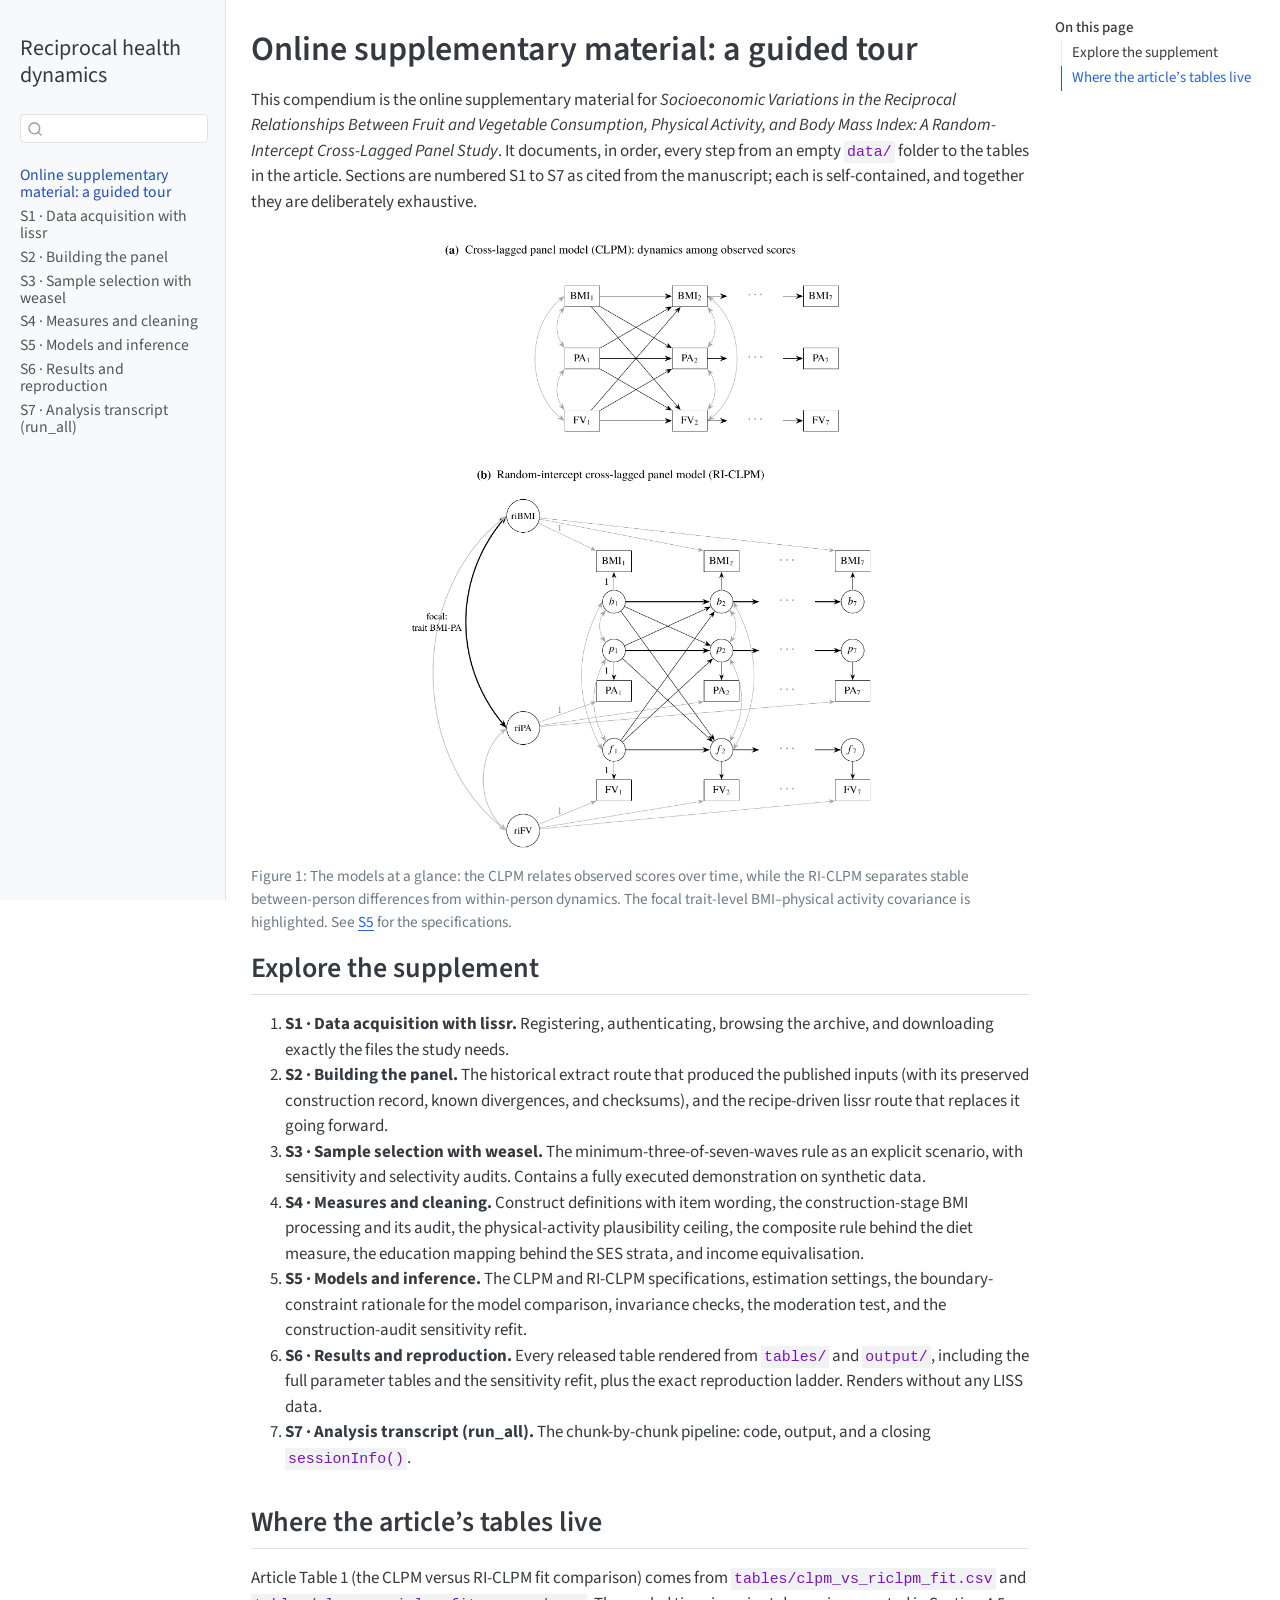
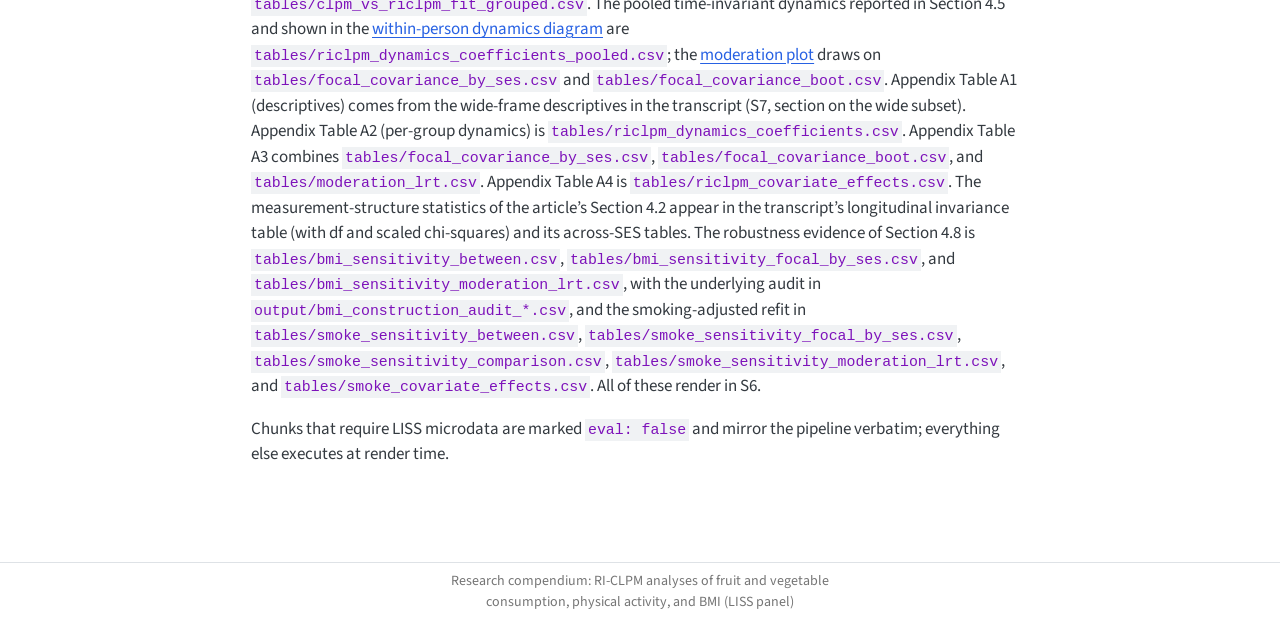
==== commit d1d12fff: "Rebuild site 2026-10-21" ====
--- a/index.html
+++ b/index.html
@@ -73,8 +73,25 @@
     "search-label": "Search"
   }
 }</script>
-
-
+<meta property="og:url" content="https://siardv.github.io/diet-activity-bmi-riclpm/">
+<meta property="og:type" content="website">
+
+
+<meta property="og:title" content="Online supplementary material: a guided tour – Reciprocal health dynamics">
+<meta property="og:description" content="Online supplementary material on diet, physical activity, and BMI in the Dutch LISS panel, with model specifications, results, and reproducible code.">
+<meta property="og:image" content="https://siardv.github.io/diet-activity-bmi-riclpm/figures/fig-model-diagram.png">
+<meta property="og:site_name" content="Reciprocal health dynamics">
+<meta property="og:image:height" content="2193">
+<meta property="og:image:width" content="1686">
+<meta property="og:image:alt" content="CLPM and RI-CLPM specifications for BMI, physical activity, and fruit and vegetable consumption.">
+<meta name="twitter:title" content="Online supplementary material: a guided tour – Reciprocal health dynamics">
+<meta name="twitter:description" content="Online supplementary material on diet, physical activity, and BMI in the Dutch LISS panel, with model specifications, results, and reproducible code.">
+<meta name="twitter:image" content="https://siardv.github.io/diet-activity-bmi-riclpm/figures/fig-model-diagram.png">
+<meta name="twitter:card" content="summary_large_image">
+<meta name="twitter:image-height" content="2193">
+<meta name="twitter:image-width" content="1686">
+<meta name="twitter:image:alt" content="CLPM and RI-CLPM specifications for BMI, physical activity, and fruit and vegetable consumption.">
+<link rel="canonical" href="https://siardv.github.io/diet-activity-bmi-riclpm/">
 </head>
 
 <body class="nav-sidebar docked quarto-light">
@@ -169,7 +186,8 @@
     <h2 id="toc-title">On this page</h2>
    
   <ul>
-  <li><a href="#where-the-articles-tables-live" id="toc-where-the-articles-tables-live" class="nav-link active" data-scroll-target="#where-the-articles-tables-live">Where the article’s tables live</a></li>
+  <li><a href="#explore-the-supplement" id="toc-explore-the-supplement" class="nav-link active" data-scroll-target="#explore-the-supplement">Explore the supplement</a></li>
+  <li><a href="#where-the-articles-tables-live" id="toc-where-the-articles-tables-live" class="nav-link" data-scroll-target="#where-the-articles-tables-live">Where the article’s tables live</a></li>
   </ul>
 </nav>
     </div>
@@ -196,6 +214,18 @@
 
 
 <p>This compendium is the online supplementary material for <em>Socioeconomic Variations in the Reciprocal Relationships Between Fruit and Vegetable Consumption, Physical Activity, and Body Mass Index: A Random-Intercept Cross-Lagged Panel Study</em>. It documents, in order, every step from an empty <code>data/</code> folder to the tables in the article. Sections are numbered S1 to S7 as cited from the manuscript; each is self-contained, and together they are deliberately exhaustive.</p>
+<div id="fig-model-overview" class="quarto-float quarto-figure quarto-figure-center anchored" alt="Two-panel comparison of the CLPM among observed scores and the RI-CLPM separating stable traits from within-person BMI, physical activity, and fruit and vegetable consumption dynamics.">
+<figure class="quarto-float quarto-float-fig figure">
+<div aria-describedby="fig-model-overview-caption-0ceaefa1-69ba-4598-a22c-09a6ac19f8ca">
+<img src="figures/fig-model-diagram.png" class="img-fluid figure-img" alt="Two-panel comparison of the CLPM among observed scores and the RI-CLPM separating stable traits from within-person BMI, physical activity, and fruit and vegetable consumption dynamics." width="480">
+</div>
+<figcaption class="quarto-float-caption-bottom quarto-float-caption quarto-float-fig" id="fig-model-overview-caption-0ceaefa1-69ba-4598-a22c-09a6ac19f8ca">
+Figure&nbsp;1: The models at a glance: the CLPM relates observed scores over time, while the RI-CLPM separates stable between-person differences from within-person dynamics. The focal trait-level BMI–physical activity covariance is highlighted. See <a href="./05-models-and-inference.html#two-specifications-one-lag-structure">S5</a> for the specifications.
+</figcaption>
+</figure>
+</div>
+<section id="explore-the-supplement" class="level2">
+<h2 class="anchored" data-anchor-id="explore-the-supplement">Explore the supplement</h2>
 <ol type="1">
 <li><strong>S1 · Data acquisition with lissr.</strong> Registering, authenticating, browsing the archive, and downloading exactly the files the study needs.</li>
 <li><strong>S2 · Building the panel.</strong> The historical extract route that produced the published inputs (with its preserved construction record, known divergences, and checksums), and the recipe-driven lissr route that replaces it going forward.</li>
@@ -205,9 +235,10 @@
 <li><strong>S6 · Results and reproduction.</strong> Every released table rendered from <code>tables/</code> and <code>output/</code>, including the full parameter tables and the sensitivity refit, plus the exact reproduction ladder. Renders without any LISS data.</li>
 <li><strong>S7 · Analysis transcript (run_all).</strong> The chunk-by-chunk pipeline: code, output, and a closing <code>sessionInfo()</code>.</li>
 </ol>
+</section>
 <section id="where-the-articles-tables-live" class="level2">
 <h2 class="anchored" data-anchor-id="where-the-articles-tables-live">Where the article’s tables live</h2>
-<p>Article Table 1 (the CLPM versus RI-CLPM fit comparison) comes from <code>tables/clpm_vs_riclpm_fit.csv</code> and <code>tables/clpm_vs_riclpm_fit_grouped.csv</code>. The pooled time-invariant dynamics reported in Section 4.5 and drawn in Figure 1 are <code>tables/riclpm_dynamics_coefficients_pooled.csv</code>; Figure 2 draws on <code>tables/focal_covariance_by_ses.csv</code> and <code>tables/focal_covariance_boot.csv</code>. Appendix Table A1 (descriptives) comes from the wide-frame descriptives in the transcript (S7, section on the wide subset). Appendix Table A2 (per-group dynamics) is <code>tables/riclpm_dynamics_coefficients.csv</code>. Appendix Table A3 combines <code>tables/focal_covariance_by_ses.csv</code>, <code>tables/focal_covariance_boot.csv</code>, and <code>tables/moderation_lrt.csv</code>. Appendix Table A4 is <code>tables/riclpm_covariate_effects.csv</code>. The measurement-structure statistics of the article’s Section 4.2 appear in the transcript’s longitudinal invariance table (with df and scaled chi-squares) and its across-SES tables. The robustness evidence of Section 4.8 is <code>tables/bmi_sensitivity_between.csv</code>, <code>tables/bmi_sensitivity_focal_by_ses.csv</code>, and <code>tables/bmi_sensitivity_moderation_lrt.csv</code>, with the underlying audit in <code>output/bmi_construction_audit_*.csv</code>, and the smoking-adjusted refit in <code>tables/smoke_sensitivity_between.csv</code>, <code>tables/smoke_sensitivity_focal_by_ses.csv</code>, <code>tables/smoke_sensitivity_comparison.csv</code>, <code>tables/smoke_sensitivity_moderation_lrt.csv</code>, and <code>tables/smoke_covariate_effects.csv</code>. All of these render in S6.</p>
+<p>Article Table 1 (the CLPM versus RI-CLPM fit comparison) comes from <code>tables/clpm_vs_riclpm_fit.csv</code> and <code>tables/clpm_vs_riclpm_fit_grouped.csv</code>. The pooled time-invariant dynamics reported in Section 4.5 and shown in the <a href="./06-results-and-reproduction.html#fig-within-dynamics">within-person dynamics diagram</a> are <code>tables/riclpm_dynamics_coefficients_pooled.csv</code>; the <a href="./06-results-and-reproduction.html#fig-moderation">moderation plot</a> draws on <code>tables/focal_covariance_by_ses.csv</code> and <code>tables/focal_covariance_boot.csv</code>. Appendix Table A1 (descriptives) comes from the wide-frame descriptives in the transcript (S7, section on the wide subset). Appendix Table A2 (per-group dynamics) is <code>tables/riclpm_dynamics_coefficients.csv</code>. Appendix Table A3 combines <code>tables/focal_covariance_by_ses.csv</code>, <code>tables/focal_covariance_boot.csv</code>, and <code>tables/moderation_lrt.csv</code>. Appendix Table A4 is <code>tables/riclpm_covariate_effects.csv</code>. The measurement-structure statistics of the article’s Section 4.2 appear in the transcript’s longitudinal invariance table (with df and scaled chi-squares) and its across-SES tables. The robustness evidence of Section 4.8 is <code>tables/bmi_sensitivity_between.csv</code>, <code>tables/bmi_sensitivity_focal_by_ses.csv</code>, and <code>tables/bmi_sensitivity_moderation_lrt.csv</code>, with the underlying audit in <code>output/bmi_construction_audit_*.csv</code>, and the smoking-adjusted refit in <code>tables/smoke_sensitivity_between.csv</code>, <code>tables/smoke_sensitivity_focal_by_ses.csv</code>, <code>tables/smoke_sensitivity_comparison.csv</code>, <code>tables/smoke_sensitivity_moderation_lrt.csv</code>, and <code>tables/smoke_covariate_effects.csv</code>. All of these render in S6.</p>
 <p>Chunks that require LISS microdata are marked <code>eval: false</code> and mirror the pipeline verbatim; everything else executes at render time.</p>
 
 
